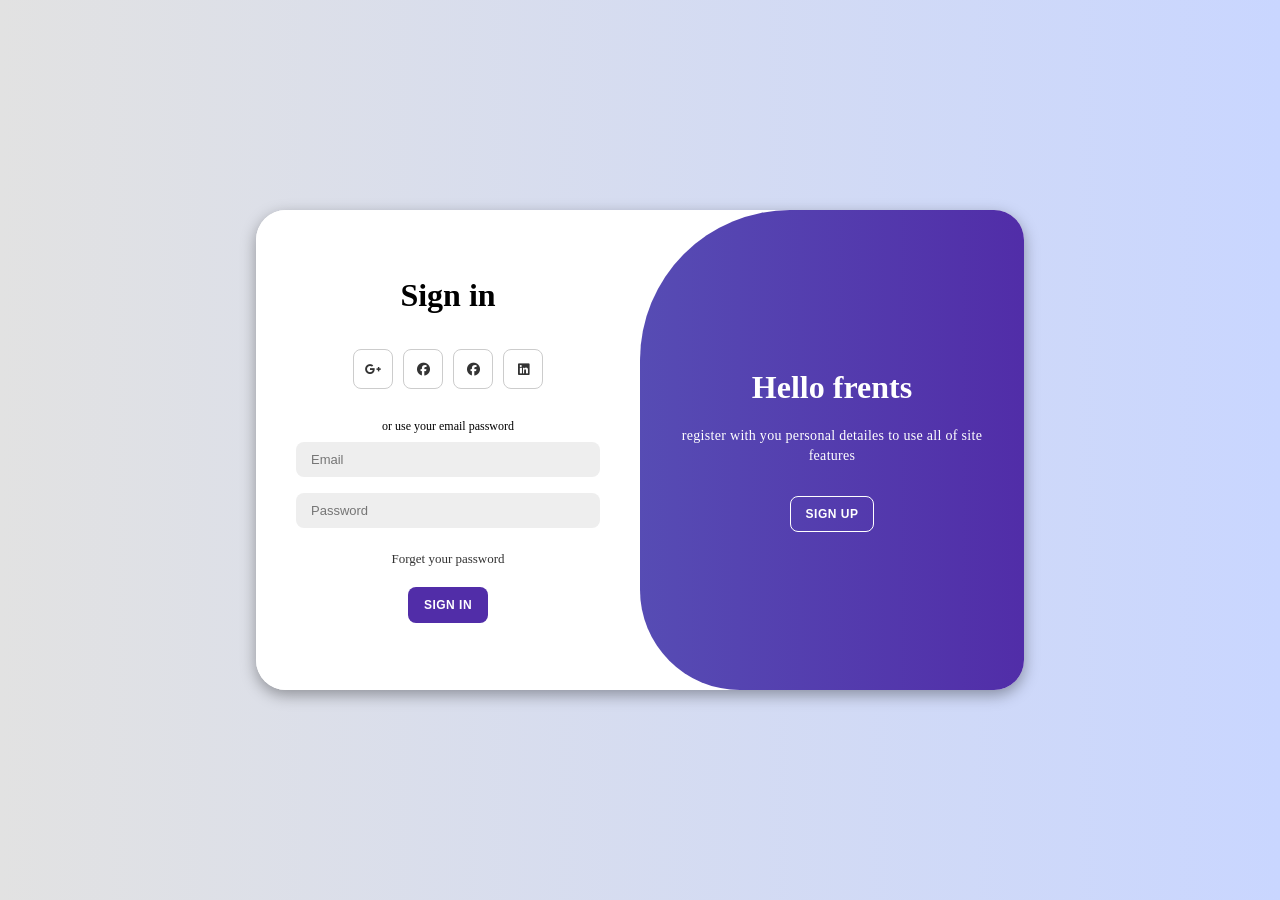
==== signin-button.html @ f2bb66c8 "Add files via upload" ====
<!DOCTYPE html>
<html lang="en">

<head>
  <meta charset="UTF-8">
  <meta name="viewport" content="width=device-width, initial-scale=1.0">
  <title>Sign in page</title>
  <link rel="stylesheet" href="https://cdnjs.cloudflare.com/ajax/libs/font-awesome/6.4.2/css/all.min.css" />
  <link rel="stylesheet" href="style-signin.css">
</head>

<body>
  <div class="container" id="container">
    <div class="form-container sign-up">
      <form>
        <h1>Create Account</h1>
        <div class="social-icons">
          <a href="signin-button.html" class="icon">
            <i class="fa-brands fa-google-plus-g"></i>
          </a>
          <a href="#" class="icon">
            <i class="fa-brands fa-facebook"></i>
          </a>
          <a href="#" class="icon">
            <i class="fa-brands fa-facebook"></i>
          </a>
          <a href="#" class="icon">
            <i class="fa-brands fa-linkedin"></i>
          </a>

        </div>
        <span>or use your email for registeration</span>
        <input type="text" placeholder="Name">
        <input type="email" placeholder="Email">
        <input type="password" placeholder="Password">
        <button>Sign up</button>
      </form>
    </div>
    <div class="form-container sign-in">
      <form>
        <h1>Sign in</h1>
        <div class="social-icons">
          <a href="#" class="icon">
            <i class="fa-brands fa-google-plus-g"></i>
          </a>
          <a href="#" class="icon">
            <i class="fa-brands fa-facebook"></i>
          </a>
          <a href="#" class="icon">
            <i class="fa-brands fa-facebook"></i>
          </a>
          <a href="#" class="icon">
            <i class="fa-brands fa-linkedin"></i>
          </a>

        </div>
        <span>or use your email password</span>
        <input type="email" placeholder="Email">
        <input type="password" placeholder="Password">
        <a href="#">Forget your password</a>
        <button>Sign in</button>
      </form>
    </div>
    <div class="toggle-container">
      <div class="toggle">
        <div class="toggle-panel toggle-left">
          <h1>Wellcome back</h1>
          <p>enter you personal detailes to use all of site features</p>
          <button class="hidden" id="login">Sign in</button>
        </div>
        <div class="toggle-panel toggle-right">
          <h1>Hello frents</h1>
          <p> register with you personal detailes to use all of site features</p>
          <button class="hidden" id="register">Sign up</button>
        </div>

      </div>
    </div>
  </div>

  <script src="script-signin.js"></script>
</body>

</html>
---- style-signin.css ----
* {
  margin: 0;
  padding: 0;
  box-sizing: border-box;
}

body {
  background-color: #c9d6ff;
  background: linear-gradient(to right, #e2e2e2,
      #c9d6ff);
  display: flex;
  align-items: center;
  justify-content: center;
  flex-direction: column;
  height: 100vh;
}

.container {
  background-color: #fff;
  border-radius: 30px;
  box-shadow: 0 5px 15px rgba(0, 0, 0, 0.35);
  position: relative;
  overflow: hidden;
  width: 768px;
  max-width: 100%;
  min-height: 480PX;
}

.container P {
  font-size: 14px;
  line-height: 20px;
  letter-spacing: 0.3px;
  margin: 20px 0;
}

.container span {
  font-size: 12px;
}

.container a {
  color: #333;
  font-size: 13px;
  text-decoration: none;
  margin: 15px 0 10px;
}

.container button {
  background-color: #512da8;
  color: #fff;
  font-size: 12px;
  padding: 10px 15px;
  border: 1px solid transparent;
  border-radius: 8px;
  font-weight: 600;
  letter-spacing: 0.5px;
  text-transform: uppercase;
  margin-top: 10px;
  cursor: pointer;
}

.container button.hidden {
  background-color: transparent;
  border-color: #fff;
}

.container form {
  background-color: #fff;
  display: flex;
  justify-content: center;
  align-items: center;
  flex-direction: column;
  padding: 0 40px;
  height: 100%;
}

.container input {
  background-color: #eee;
  border: none;
  margin: 8px 0;
  padding: 10px 15px;
  font-size: 13px;
  border-radius: 8px;
  width: 100%;
  outline: none;
}

.form-container {
  position: absolute;
  top: 0;
  height: 100%;
  transition: all 0.6s ease-in-out;

}

.sign-in {
  left: 0;
  width: 50%;
  z-index: 2;
}

.container.active .sign-in {
  transform: translateX(100%);
}

.sign-up {          /* ✅ isko .sign-up hona chahiye */
  left: 0;
  width: 50%;
  opacity: 0;
  z-index: 1;
}

.container.active .sign-up {
  transform: translateX(100%);
  opacity: 1;
  z-index: 5;
  animation: move 0.6s;
}
@keyframes move {
  0%  ,49.99%{
    opacity: 0;
    z-index: 1;
  }
  50%,100%{
    opacity: 1;
    z-index: 5;
  }
  
}
.social-icons {
  margin: 20px 0;
  display: flex;
  justify-content: center;
  gap: 10px;
}

.icon {
  border: 1px solid #ccc;
  border-radius: 20%;
  display: inline-flex;
  justify-content: center;
  align-items: center;
  width: 40px;
  height: 40px;
  color: #333;
  text-decoration: none;
}
.toggle-container{
  position: absolute;
  top: 0;
  left: 50%;
  width: 50%;
  height: 100%;
  overflow: hidden;
  transition: all 0.6s ease-in-out;
  border-radius: 150px 0 0 100px;
  z-index: 1000;
}
.container.active .toggle-container{
  transform: translateX(-100%);
  border-radius: 0 150px 100px 0;
}
.toggle{
  background-color: #512da8;
  height: 100%;
  background: linear-gradient(to
  right , #5c6bc0,#512da8);
  color: #fff;
  position: relative;
  left: -100%;
  height: 100%;
  width: 200%;
  transform: translateX(0);
  transition: all 0.6s ease-in-out;
}
.toggle-panel{
  position: absolute;
  width: 50%;
  height: 100%;
  display: flex;
  align-items: center;
  justify-content: center;
  flex-direction: column;
  padding: 0 30px;
  text-align: center;
  top: 0;
  transform: translateX(0);
  transition: all 0.6s ease-in-out;
}

.toggle-left{
  transform: translateX(-200%);
}
.container.active .toggle-left{
  transform: translateX(0);
}
.toggle-right{
  right: 0;
  transform: translateX(0);
}
.container.active .toggle-right{
  transform: translateX(200%);
}
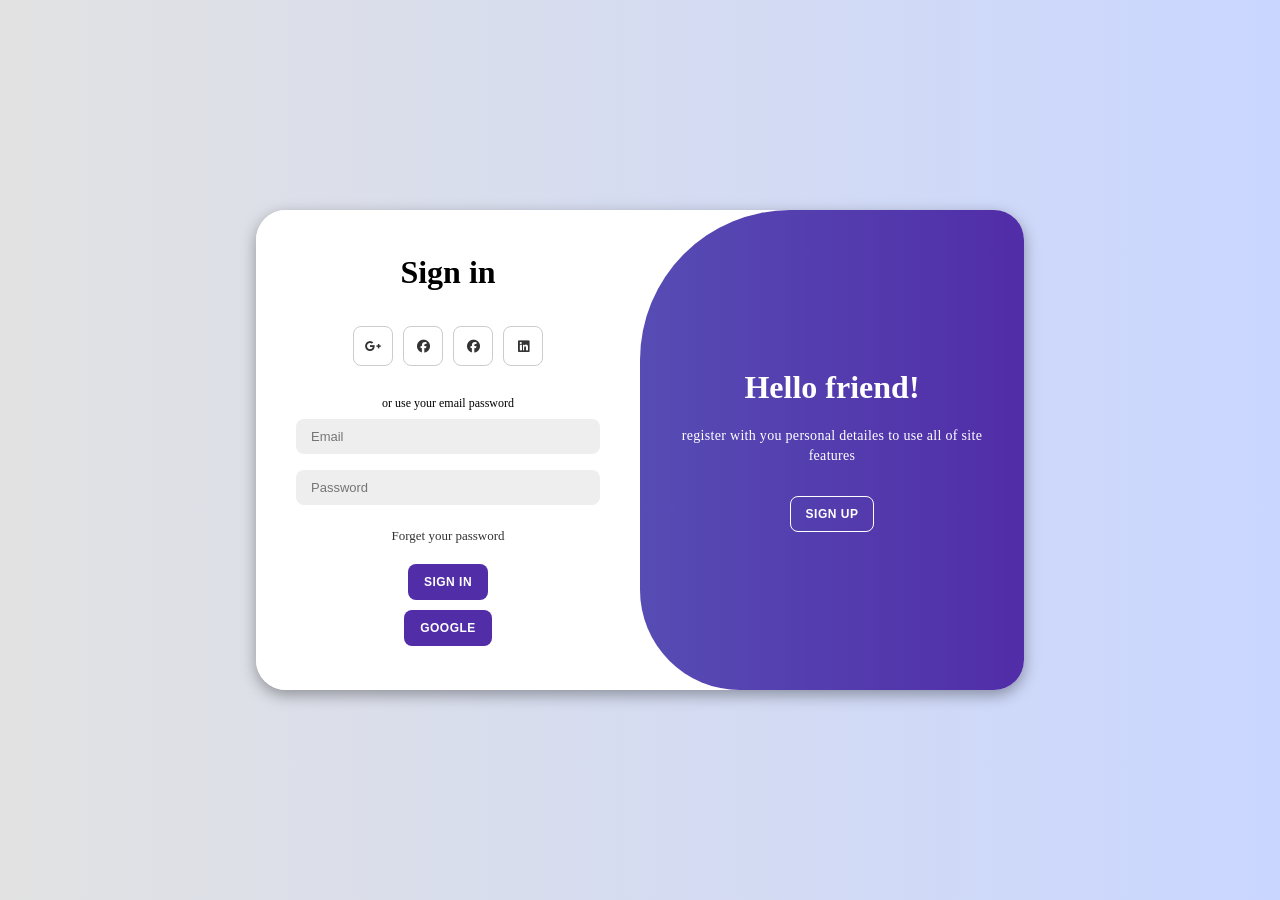
==== commit 2f4316ce: "Add files via upload" ====
--- a/signin-button.html
+++ b/signin-button.html
@@ -33,7 +33,8 @@
         <input type="text" placeholder="Name">
         <input type="email" placeholder="Email">
         <input type="password" placeholder="Password">
-        <button>Sign up</button>
+        <button type="button" id="signUpBtn">Sign up</button>
+        <button>lalit</button>
       </form>
     </div>
     <div class="form-container sign-in">
@@ -57,19 +58,21 @@
         <span>or use your email password</span>
         <input type="email" placeholder="Email">
         <input type="password" placeholder="Password">
-        <a href="#">Forget your password</a>
-        <button>Sign in</button>
+        <a href="forget.html">Forget your password</a>
+        <button type="button" id="signInBtn">Sign in</button>
+        <button>google</button>
       </form>
     </div>
     <div class="toggle-container">
       <div class="toggle">
-        <div class="toggle-panel toggle-left">
+        <div class="toggle-panel 
+        toggle-left">
           <h1>Wellcome back</h1>
           <p>enter you personal detailes to use all of site features</p>
           <button class="hidden" id="login">Sign in</button>
         </div>
         <div class="toggle-panel toggle-right">
-          <h1>Hello frents</h1>
+          <h1>Hello friend!</h1>
           <p> register with you personal detailes to use all of site features</p>
           <button class="hidden" id="register">Sign up</button>
         </div>
--- a/style-signin.css
+++ b/style-signin.css
@@ -172,6 +172,10 @@
   transform: translateX(0);
   transition: all 0.6s ease-in-out;
 }
+
+.container.active .toggle{
+  transform: translateX(50%);
+}
 .toggle-panel{
   position: absolute;
   width: 50%;
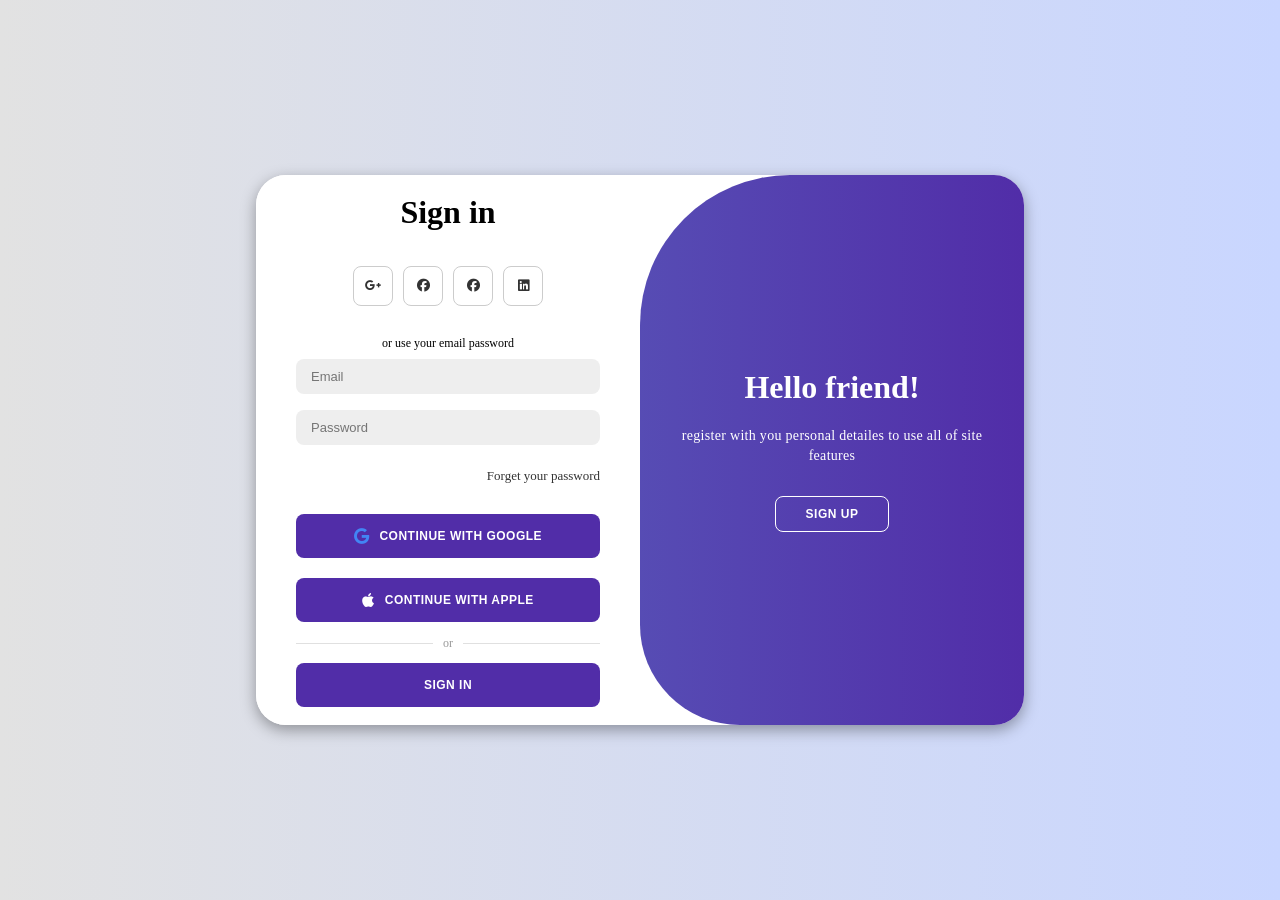
==== commit 98970c63: "Add files via upload" ====
--- a/signin-button.html
+++ b/signin-button.html
@@ -7,10 +7,17 @@
   <title>Sign in page</title>
   <link rel="stylesheet" href="https://cdnjs.cloudflare.com/ajax/libs/font-awesome/6.4.2/css/all.min.css" />
   <link rel="stylesheet" href="style-signin.css">
+
+  <!-- Google Identity Services (real Google login) -->
+  <script src="https://accounts.google.com/gsi/client" async defer></script>
+  <!-- Sign in with Apple JS (real Apple login) -->
+  <script src="https://appleid.cdn-apple.com/appleauth/static/jsapi/appleid/1/en_US/appleid.auth.js" async defer></script>
 </head>
 
 <body>
   <div class="container" id="container">
+
+    <!-- SIGN UP -->
     <div class="form-container sign-up">
       <form>
         <h1>Create Account</h1>
@@ -27,16 +34,28 @@
           <a href="#" class="icon">
             <i class="fa-brands fa-linkedin"></i>
           </a>
-
         </div>
         <span>or use your email for registeration</span>
         <input type="text" placeholder="Name">
         <input type="email" placeholder="Email">
         <input type="password" placeholder="Password">
         <button type="button" id="signUpBtn">Sign up</button>
-        <button>lalit</button>
+        <div class="divider"><span>or</span></div>
+        <div class="oauth-buttons">
+          <button type="button" id="googleSignUpBtn" class="oauth-btn google-btn">
+            <i class="fa-brands fa-google"></i>
+            <span>Continue with Google</span>
+          </button>
+          <button type="button" id="appleSignUpBtn" class="oauth-btn apple-btn">
+            <i class="fa-brands fa-apple"></i>
+            <span>Continue with Apple</span>
+          </button>
+        </div>
+
       </form>
     </div>
+
+    <!-- SIGN IN -->
     <div class="form-container sign-in">
       <form>
         <h1>Sign in</h1>
@@ -53,20 +72,34 @@
           <a href="#" class="icon">
             <i class="fa-brands fa-linkedin"></i>
           </a>
-
         </div>
         <span>or use your email password</span>
         <input type="email" placeholder="Email">
         <input type="password" placeholder="Password">
-        <a href="forget.html">Forget your password</a>
+
+        <a href="forget.html" class="forget-link">Forget your password</a>
+
+        <!-- NEW: Google & Apple sign-in buttons, just above Sign in -->
+        <div class="oauth-buttons">
+          <button type="button" id="googleSignInBtn" class="oauth-btn google-btn">
+            <i class="fa-brands fa-google"></i>
+            <span>Continue with Google</span>
+          </button>
+          <button type="button" id="appleSignInBtn" class="oauth-btn apple-btn">
+            <i class="fa-brands fa-apple"></i>
+            <span>Continue with Apple</span>
+          </button>
+        </div>
+
+        <div class="divider"><span>or</span></div>
+
         <button type="button" id="signInBtn">Sign in</button>
-        <button>google</button>
       </form>
     </div>
+
     <div class="toggle-container">
       <div class="toggle">
-        <div class="toggle-panel 
-        toggle-left">
+        <div class="toggle-panel toggle-left">
           <h1>Wellcome back</h1>
           <p>enter you personal detailes to use all of site features</p>
           <button class="hidden" id="login">Sign in</button>
@@ -76,7 +109,6 @@
           <p> register with you personal detailes to use all of site features</p>
           <button class="hidden" id="register">Sign up</button>
         </div>
-
       </div>
     </div>
   </div>
--- a/style-signin.css
+++ b/style-signin.css
@@ -12,7 +12,11 @@
   align-items: center;
   justify-content: center;
   flex-direction: column;
-  height: 100vh;
+  min-height: 100vh;
+  padding: 30px 12px;
+  /* min-height (not fixed height) + padding: if the card is ever
+     taller than the browser window, the page scrolls instead of
+     clipping the top/bottom of the card. */
 }
 
 .container {
@@ -23,7 +27,12 @@
   overflow: hidden;
   width: 768px;
   max-width: 100%;
-  min-height: 480PX;
+  min-height: 550px;
+  /* was 480px — raised because both forms now carry extra content
+     (Google/Apple buttons + divider). The form is vertically centered
+     inside this box, so if min-height is shorter than the content,
+     it gets clipped equally off the top AND bottom — that's the
+     cropping bug. */
 }
 
 .container P {
@@ -56,11 +65,17 @@
   text-transform: uppercase;
   margin-top: 10px;
   cursor: pointer;
+  width: 100%;
+  min-height: 44px;
+  /* 44px = comfortable minimum tap target on touchscreens */
 }
 
 .container button.hidden {
   background-color: transparent;
   border-color: #fff;
+  width: auto;
+  min-height: auto;
+  padding: 10px 30px;
 }
 
 .container form {
@@ -89,7 +104,6 @@
   top: 0;
   height: 100%;
   transition: all 0.6s ease-in-out;
-
 }
 
 .sign-in {
@@ -102,7 +116,7 @@
   transform: translateX(100%);
 }
 
-.sign-up {          /* ✅ isko .sign-up hona chahiye */
+.sign-up {
   left: 0;
   width: 50%;
   opacity: 0;
@@ -115,17 +129,22 @@
   z-index: 5;
   animation: move 0.6s;
 }
+
 @keyframes move {
-  0%  ,49.99%{
+
+  0%,
+  49.99% {
     opacity: 0;
     z-index: 1;
   }
-  50%,100%{
+
+  50%,
+  100% {
     opacity: 1;
     z-index: 5;
   }
-  
-}
+}
+
 .social-icons {
   margin: 20px 0;
   display: flex;
@@ -144,7 +163,8 @@
   color: #333;
   text-decoration: none;
 }
-.toggle-container{
+
+.toggle-container {
   position: absolute;
   top: 0;
   left: 50%;
@@ -155,15 +175,16 @@
   border-radius: 150px 0 0 100px;
   z-index: 1000;
 }
-.container.active .toggle-container{
+
+.container.active .toggle-container {
   transform: translateX(-100%);
   border-radius: 0 150px 100px 0;
 }
-.toggle{
+
+.toggle {
   background-color: #512da8;
   height: 100%;
-  background: linear-gradient(to
-  right , #5c6bc0,#512da8);
+  background: linear-gradient(to right, #5c6bc0, #512da8);
   color: #fff;
   position: relative;
   left: -100%;
@@ -173,10 +194,11 @@
   transition: all 0.6s ease-in-out;
 }
 
-.container.active .toggle{
+.container.active .toggle {
   transform: translateX(50%);
 }
-.toggle-panel{
+
+.toggle-panel {
   position: absolute;
   width: 50%;
   height: 100%;
@@ -191,16 +213,328 @@
   transition: all 0.6s ease-in-out;
 }
 
-.toggle-left{
+.toggle-left {
   transform: translateX(-200%);
 }
-.container.active .toggle-left{
+
+.container.active .toggle-left {
   transform: translateX(0);
 }
-.toggle-right{
+
+.toggle-right {
   right: 0;
   transform: translateX(0);
 }
-.container.active .toggle-right{
+
+.container.active .toggle-right {
   transform: translateX(200%);
+}
+
+/* ==========================================================
+   NEW: "Forget your password" — moved to the right side
+   ========================================================== */
+.forget-link {
+  align-self: flex-end;
+  /* pushes it to the right inside the centered flex form */
+  margin: 6px 0 4px;
+}
+
+/* ==========================================================
+   NEW: Google / Apple sign-in buttons (sit just above Sign in)
+   ========================================================== */
+.oauth-buttons {
+  display: flex;
+  flex-direction: column;
+  gap: 10px;
+  width: 100%;
+  margin-top: 10px;
+}
+
+.oauth-btn {
+  display: flex;
+  align-items: center;
+  justify-content: center;
+  gap: 10px;
+  width: 100%;
+  background-color: #fff;
+  color: #333;
+  border: 1px solid #d0d0d0;
+  border-radius: 8px;
+  padding: 10px 15px;
+  font-size: 13px;
+  font-weight: 600;
+  text-transform: none;
+  letter-spacing: 0.2px;
+  cursor: pointer;
+  margin-top: 0;
+  transition: background-color 0.2s ease, box-shadow 0.2s ease;
+}
+
+.oauth-btn:hover {
+  background-color: #f5f5f5;
+  color: black;
+  box-shadow: 0 2px 6px rgba(0, 0, 0, 0.12);
+}
+
+.oauth-btn i {
+  font-size: 16px;
+}
+
+.google-btn i {
+  color: #4285F4;
+}
+
+.apple-btn {
+  background-color: #000;
+  color: #fff;
+  border-color: #000;
+}
+
+.apple-btn i {
+  color: #fff;
+}
+
+.apple-btn:hover {
+  background-color: #222;
+  color: #FFF;
+}
+
+/* divider between oauth buttons and the email/password submit button */
+.divider {
+  display: flex;
+  align-items: center;
+  width: 100%;
+  text-align: center;
+  color: #999;
+  font-size: 12px;
+  margin: 14px 0 2px;
+}
+
+.divider::before,
+.divider::after {
+  content: "";
+  flex: 1;
+  border-bottom: 1px solid #e0e0e0;
+}
+
+.divider span {
+  padding: 0 10px;
+}
+
+/* =====================================================================
+   media.css — responsive rules for the Sign in / Sign up page
+   Loaded AFTER style-signin.css, so these rules override the desktop
+   defaults once the matching breakpoint is active.
+   ===================================================================== */
+
+/* -----------------------------------------------------------------
+   TABLET (<=900px): shrink the card a bit, keep the desktop
+   sliding animation (there's still enough width for it to look right)
+   ----------------------------------------------------------------- */
+@media (max-width: 900px) {
+  .container {
+    width: 90%;
+  }
+
+  .container form {
+    padding: 0 28px;
+  }
+
+  .toggle-panel h1 {
+    font-size: 1.6rem;
+  }
+
+  .toggle-panel p {
+    font-size: 13px;
+  }
+
+  .container button:not(.hidden) {
+    font-size: 12.5px;
+    padding: 11px 15px;
+  }
+}
+
+/* -----------------------------------------------------------------
+   MOBILE (<=650px): the classic sliding two-panel layout doesn't
+   work on narrow screens (text gets crushed), so we switch to a
+   simple stacked layout: one form visible at a time, full width,
+   with a small link strip to switch between Sign in / Sign up.
+   Reuses the SAME #container.active class the JS already toggles,
+   just interpreted differently at this width.
+   ----------------------------------------------------------------- */
+@media (max-width: 650px) {
+  body {
+    height: auto;
+    min-height: 100vh;
+    padding: 24px 12px;
+  }
+
+  .container {
+    width: 100%;
+    max-width: 420px;
+    min-height: auto;
+    height: auto;
+    border-radius: 20px;
+    overflow: hidden;
+    /* hidden (not visible) so the container's own 20px rounded
+       corners clip the toggle strip cleanly at the bottom */
+  }
+
+  /* Forms: no more absolute sliding panels, just plain stacked blocks */
+  .form-container {
+    position: relative;
+    top: auto;
+    left: auto;
+    width: 100%;
+    height: auto;
+    transition: none;
+    transform: none !important;
+    animation: none !important;
+    opacity: 1 !important;
+    z-index: 1 !important;
+  }
+
+  .container form {
+    padding: 36px 24px 24px;
+  }
+
+  /* Only one form shows at a time. Default = Sign in visible. */
+  .sign-up {
+    display: none;
+  }
+
+  .sign-in {
+    display: block;
+  }
+
+  .container.active .sign-in {
+    display: none;
+  }
+
+  .container.active .sign-up {
+    display: block;
+  }
+
+  /* Toggle panel becomes a slim strip under the form instead of a
+     full-height side panel with a sliding animation */
+  .toggle-container {
+    position: relative;
+    top: auto;
+    left: auto;
+    width: 100%;
+    height: auto;
+    border-radius: 0 !important;
+    /* !important needed: desktop has a more specific
+       ".container.active .toggle-container" rule with a
+       150px/100px blob radius that would otherwise win here.
+       The outer .container (overflow: hidden, border-radius: 20px)
+       handles the rounded bottom corners instead. */
+    transform: none !important;
+  }
+
+  .toggle {
+    position: relative;
+    left: 0;
+    width: 100%;
+    height: auto;
+    transform: none !important;
+  }
+
+  .toggle-panel {
+    position: relative;
+    width: 100%;
+    height: auto;
+    padding: 18px 24px 26px;
+    transform: none !important;
+  }
+
+  /* Only show the panel that matches the current form.
+     Default (sign-in showing) -> show toggle-right (has the
+     "Sign up" / register button). Active (sign-up showing) ->
+     show toggle-left (has the "Sign in" / login button). */
+  .toggle-left {
+    display: none;
+  }
+
+  .toggle-right {
+    display: flex;
+  }
+
+  .container.active .toggle-right {
+    display: none;
+  }
+
+  .container.active .toggle-left {
+    display: flex;
+  }
+
+  .toggle-panel h1 {
+    font-size: 1.3rem;
+  }
+
+  .toggle-panel p {
+    font-size: 12.5px;
+    margin: 8px 0 4px;
+  }
+
+  .toggle-panel button.hidden {
+    color: #fff;
+    padding: 8px 20px;
+  }
+
+  /* Inputs & buttons scale down slightly */
+  .container input {
+    padding: 11px 14px;
+    font-size: 14px;
+  }
+
+  .oauth-btn {
+    padding: 11px 14px;
+    font-size: 13px;
+  }
+
+  .forget-link {
+    font-size: 12px;
+  }
+
+  /* The main Sign in / Sign up submit button: full width, comfortably
+     tall for a thumb tap, and not shouting in tiny caps on a small screen */
+  .container button:not(.hidden) {
+    width: 100%;
+    min-height: 46px;
+    font-size: 14px;
+    letter-spacing: 0.3px;
+    border-radius: 10px;
+  }
+}
+
+/* -----------------------------------------------------------------
+   SMALL PHONES (<=380px)
+   ----------------------------------------------------------------- */
+@media (max-width: 380px) {
+  .container form {
+    padding: 30px 18px 20px;
+  }
+
+  .oauth-buttons {
+    gap: 8px;
+  }
+
+  .oauth-btn span {
+    font-size: 12.5px;
+  }
+
+  .social-icons {
+    gap: 8px;
+  }
+
+  .icon {
+    width: 36px;
+    height: 36px;
+  }
+
+  .container button:not(.hidden) {
+    font-size: 13px;
+    min-height: 44px;
+  }
 }
